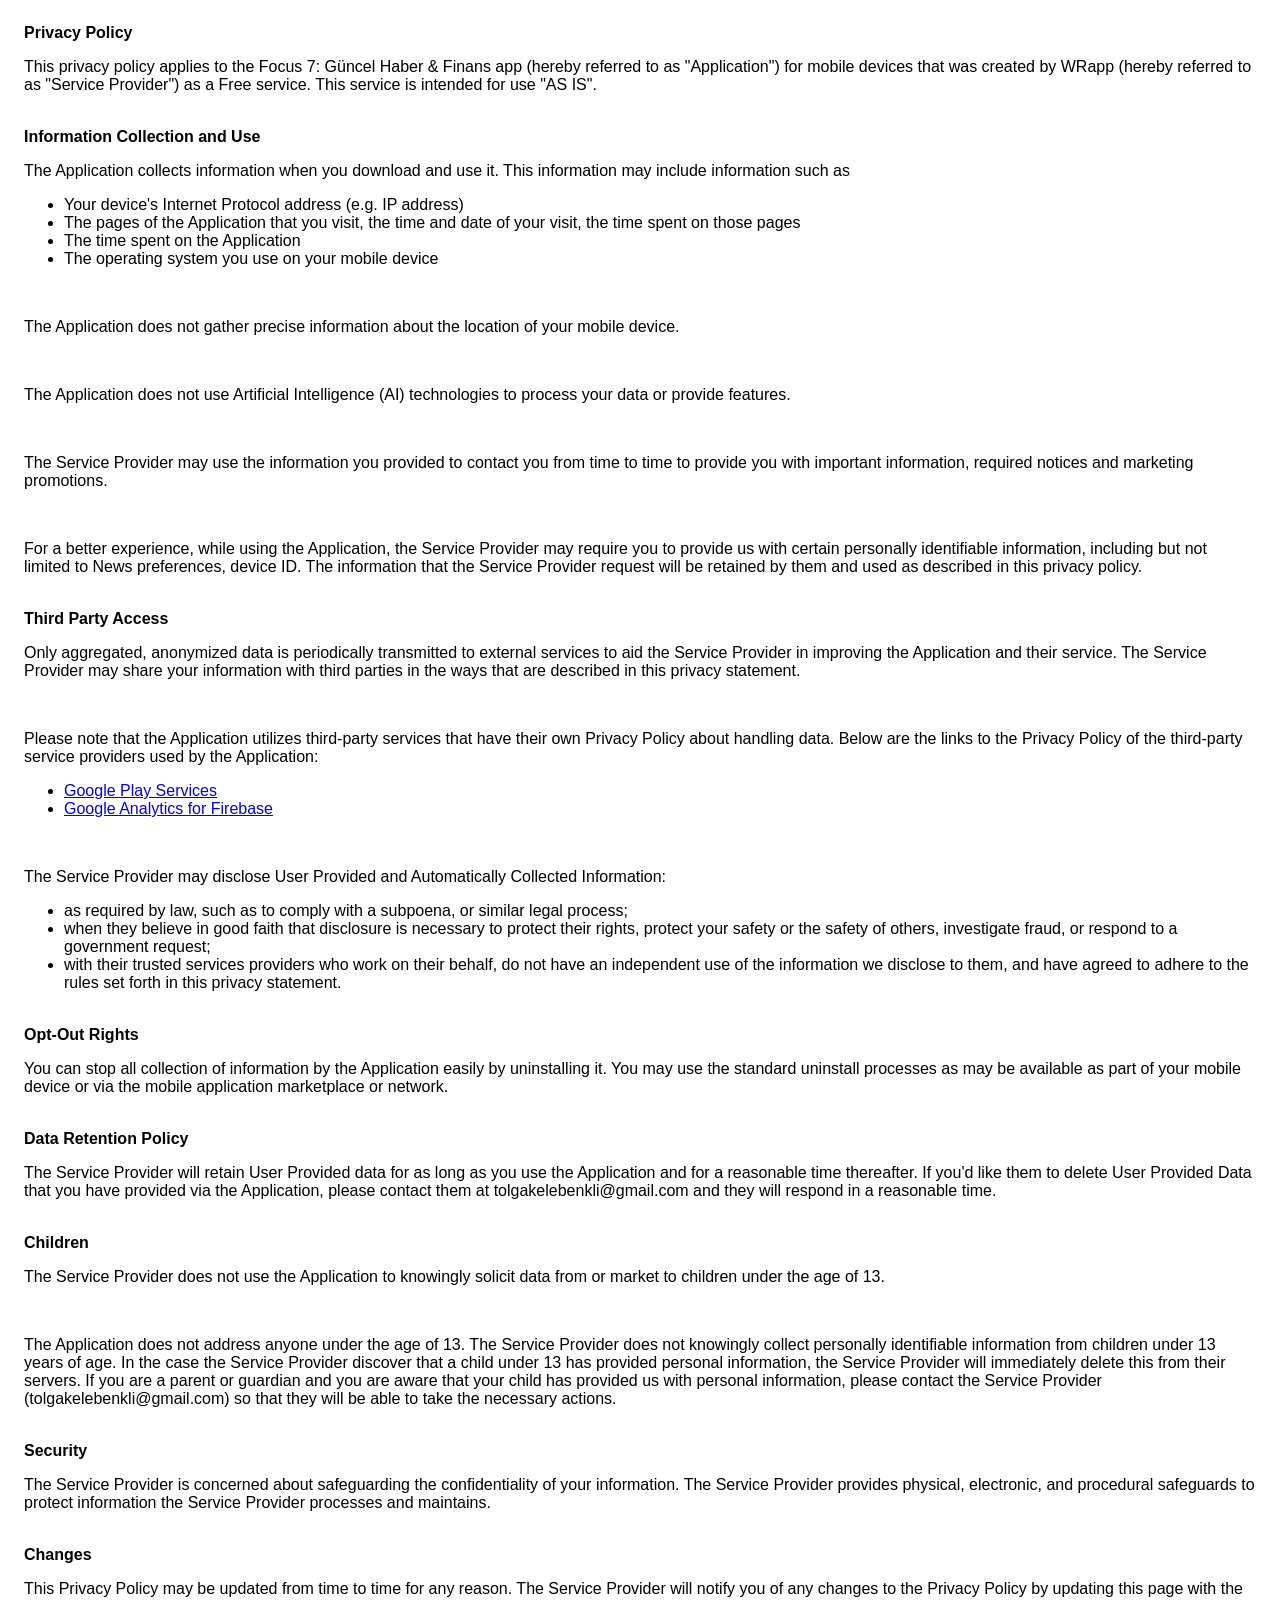
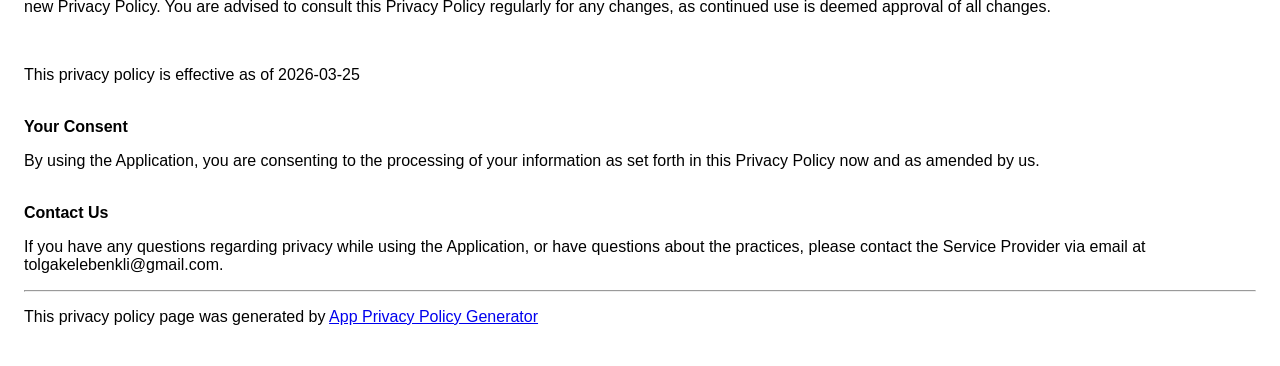
==== index.html @ a6c37f75 "Create index.html" ====
<!DOCTYPE html>
    <html>
    <head>
      <meta charset='utf-8'>
      <meta name='viewport' content='width=device-width'>
      <title>Privacy Policy</title>
      <style> body { font-family: 'Helvetica Neue', Helvetica, Arial, sans-serif; padding:1em; } </style>
    </head>
    <body>
    <strong>Privacy Policy</strong><p>This privacy policy applies to the Focus 7: Güncel Haber &amp; Finans app (hereby referred to as "Application") for mobile devices that was created by WRapp (hereby referred to as "Service Provider") as a Free service. This service is intended for use "AS IS".</p><br><strong>Information Collection and Use</strong><p>The Application collects information when you download and use it. This information may include information such as </p><ul><li>Your device's Internet Protocol address (e.g. IP address)</li><li>The pages of the Application that you visit, the time and date of your visit, the time spent on those pages</li><li>The time spent on the Application</li><li>The operating system you use on your mobile device</li></ul><p></p><br><p>The Application does not gather precise information about the location of your mobile device.</p><!----><br><p>The Application does not use Artificial Intelligence (AI) technologies to process your data or provide features.</p><br><p>The Service Provider may use the information you provided to contact you from time to time to provide you with important information, required notices and marketing promotions.</p><br><p>For a better experience, while using the Application, the Service Provider may require you to provide us with certain personally identifiable information, including but not limited to News preferences, device ID. The information that the Service Provider request will be retained by them and used as described in this privacy policy.</p><br><strong>Third Party Access</strong><p>Only aggregated, anonymized data is periodically transmitted to external services to aid the Service Provider in improving the Application and their service. The Service Provider may share your information with third parties in the ways that are described in this privacy statement.</p><div><br><p>Please note that the Application utilizes third-party services that have their own Privacy Policy about handling data. Below are the links to the Privacy Policy of the third-party service providers used by the Application:</p><ul><li><a href="https://www.google.com/policies/privacy/" target="_blank" rel="noopener noreferrer">Google Play Services</a></li><li><a href="https://firebase.google.com/support/privacy" target="_blank" rel="noopener noreferrer">Google Analytics for Firebase</a></li></ul></div><br><p>The Service Provider may disclose User Provided and Automatically Collected Information:</p><ul><li>as required by law, such as to comply with a subpoena, or similar legal process;</li><li>when they believe in good faith that disclosure is necessary to protect their rights, protect your safety or the safety of others, investigate fraud, or respond to a government request;</li><li>with their trusted services providers who work on their behalf, do not have an independent use of the information we disclose to them, and have agreed to adhere to the rules set forth in this privacy statement.</li></ul><p></p><br><strong>Opt-Out Rights</strong><p>You can stop all collection of information by the Application easily by uninstalling it. You may use the standard uninstall processes as may be available as part of your mobile device or via the mobile application marketplace or network.</p><br><strong>Data Retention Policy</strong><p>The Service Provider will retain User Provided data for as long as you use the Application and for a reasonable time thereafter. If you'd like them to delete User Provided Data that you have provided via the Application, please contact them at tolgakelebenkli@gmail.com and they will respond in a reasonable time.</p><br><strong>Children</strong><p>The Service Provider does not use the Application to knowingly solicit data from or market to children under the age of 13.</p><div><br><p>The Application does not address anyone under the age of 13. The Service Provider does not knowingly collect personally identifiable information from children under 13 years of age. In the case the Service Provider discover that a child under 13 has provided personal information, the Service Provider will immediately delete this from their servers. If you are a parent or guardian and you are aware that your child has provided us with personal information, please contact the Service Provider (tolgakelebenkli@gmail.com) so that they will be able to take the necessary actions.</p></div><br><strong>Security</strong><p>The Service Provider is concerned about safeguarding the confidentiality of your information. The Service Provider provides physical, electronic, and procedural safeguards to protect information the Service Provider processes and maintains.</p><br><strong>Changes</strong><p>This Privacy Policy may be updated from time to time for any reason. The Service Provider will notify you of any changes to the Privacy Policy by updating this page with the new Privacy Policy. You are advised to consult this Privacy Policy regularly for any changes, as continued use is deemed approval of all changes.</p><br><p>This privacy policy is effective as of 2026-03-25</p><br><strong>Your Consent</strong><p>By using the Application, you are consenting to the processing of your information as set forth in this Privacy Policy now and as amended by us.</p><br><strong>Contact Us</strong><p>If you have any questions regarding privacy while using the Application, or have questions about the practices, please contact the Service Provider via email at tolgakelebenkli@gmail.com.</p><hr><p>This privacy policy page was generated by <a href="https://app-privacy-policy-generator.nisrulz.com/" target="_blank" rel="noopener noreferrer">App Privacy Policy Generator</a></p>
    </body>
    </html>
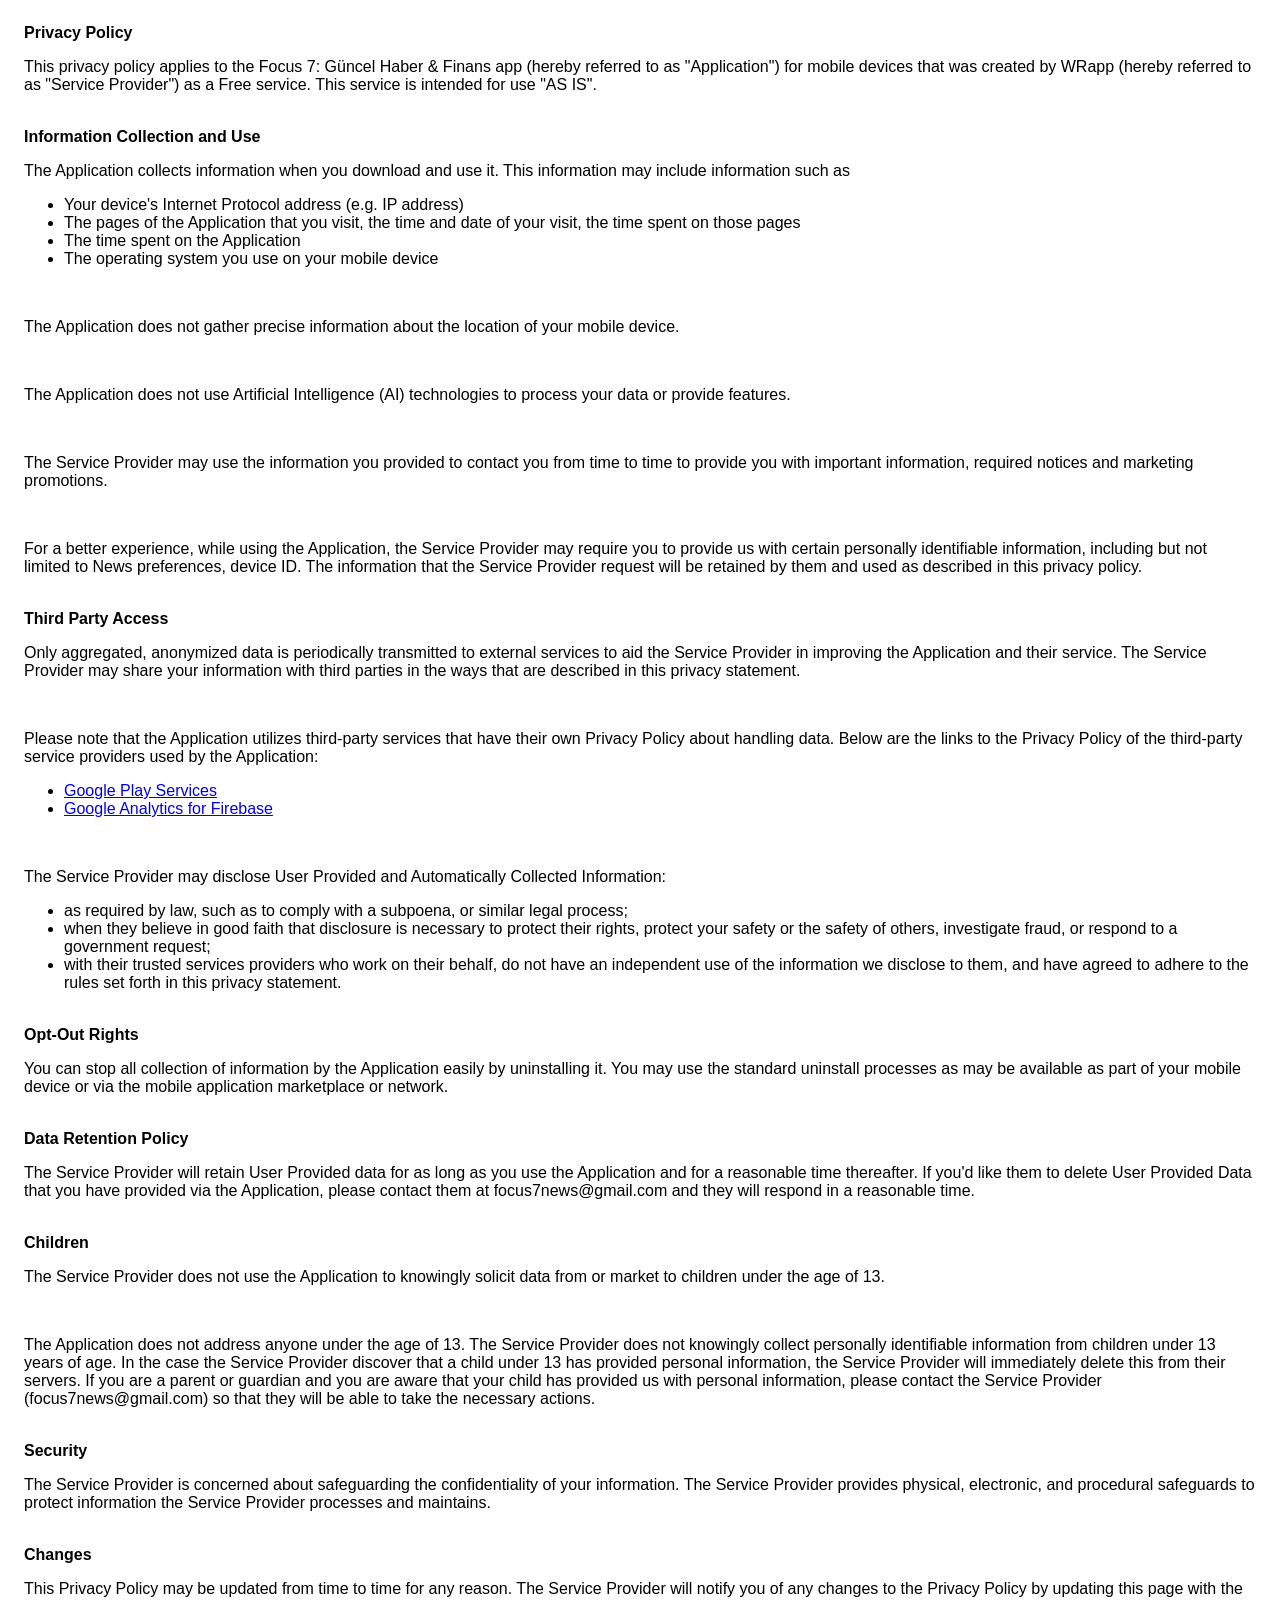
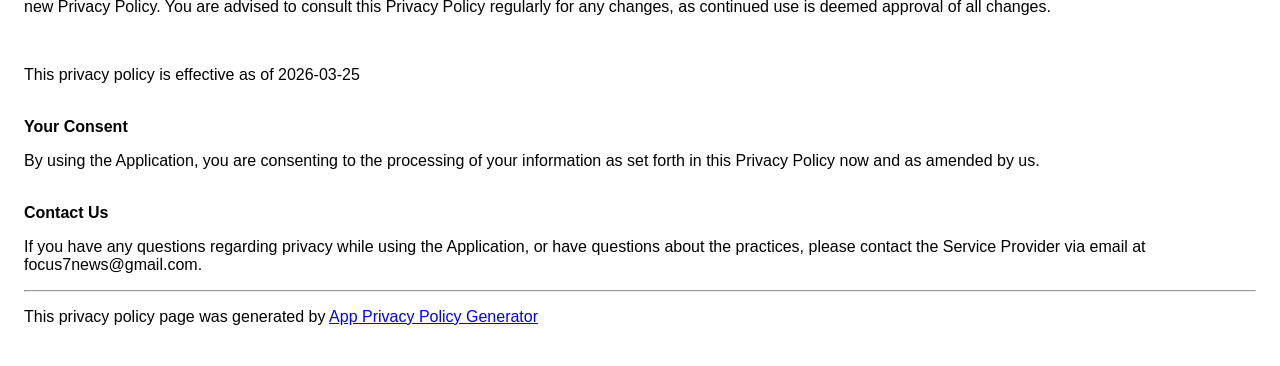
==== commit 40ca5570: "index.html" ====
--- a/index.html
+++ b/index.html
@@ -7,7 +7,7 @@
       <style> body { font-family: 'Helvetica Neue', Helvetica, Arial, sans-serif; padding:1em; } </style>
     </head>
     <body>
-    <strong>Privacy Policy</strong><p>This privacy policy applies to the Focus 7: Güncel Haber &amp; Finans app (hereby referred to as "Application") for mobile devices that was created by WRapp (hereby referred to as "Service Provider") as a Free service. This service is intended for use "AS IS".</p><br><strong>Information Collection and Use</strong><p>The Application collects information when you download and use it. This information may include information such as </p><ul><li>Your device's Internet Protocol address (e.g. IP address)</li><li>The pages of the Application that you visit, the time and date of your visit, the time spent on those pages</li><li>The time spent on the Application</li><li>The operating system you use on your mobile device</li></ul><p></p><br><p>The Application does not gather precise information about the location of your mobile device.</p><!----><br><p>The Application does not use Artificial Intelligence (AI) technologies to process your data or provide features.</p><br><p>The Service Provider may use the information you provided to contact you from time to time to provide you with important information, required notices and marketing promotions.</p><br><p>For a better experience, while using the Application, the Service Provider may require you to provide us with certain personally identifiable information, including but not limited to News preferences, device ID. The information that the Service Provider request will be retained by them and used as described in this privacy policy.</p><br><strong>Third Party Access</strong><p>Only aggregated, anonymized data is periodically transmitted to external services to aid the Service Provider in improving the Application and their service. The Service Provider may share your information with third parties in the ways that are described in this privacy statement.</p><div><br><p>Please note that the Application utilizes third-party services that have their own Privacy Policy about handling data. Below are the links to the Privacy Policy of the third-party service providers used by the Application:</p><ul><li><a href="https://www.google.com/policies/privacy/" target="_blank" rel="noopener noreferrer">Google Play Services</a></li><li><a href="https://firebase.google.com/support/privacy" target="_blank" rel="noopener noreferrer">Google Analytics for Firebase</a></li></ul></div><br><p>The Service Provider may disclose User Provided and Automatically Collected Information:</p><ul><li>as required by law, such as to comply with a subpoena, or similar legal process;</li><li>when they believe in good faith that disclosure is necessary to protect their rights, protect your safety or the safety of others, investigate fraud, or respond to a government request;</li><li>with their trusted services providers who work on their behalf, do not have an independent use of the information we disclose to them, and have agreed to adhere to the rules set forth in this privacy statement.</li></ul><p></p><br><strong>Opt-Out Rights</strong><p>You can stop all collection of information by the Application easily by uninstalling it. You may use the standard uninstall processes as may be available as part of your mobile device or via the mobile application marketplace or network.</p><br><strong>Data Retention Policy</strong><p>The Service Provider will retain User Provided data for as long as you use the Application and for a reasonable time thereafter. If you'd like them to delete User Provided Data that you have provided via the Application, please contact them at tolgakelebenkli@gmail.com and they will respond in a reasonable time.</p><br><strong>Children</strong><p>The Service Provider does not use the Application to knowingly solicit data from or market to children under the age of 13.</p><div><br><p>The Application does not address anyone under the age of 13. The Service Provider does not knowingly collect personally identifiable information from children under 13 years of age. In the case the Service Provider discover that a child under 13 has provided personal information, the Service Provider will immediately delete this from their servers. If you are a parent or guardian and you are aware that your child has provided us with personal information, please contact the Service Provider (tolgakelebenkli@gmail.com) so that they will be able to take the necessary actions.</p></div><br><strong>Security</strong><p>The Service Provider is concerned about safeguarding the confidentiality of your information. The Service Provider provides physical, electronic, and procedural safeguards to protect information the Service Provider processes and maintains.</p><br><strong>Changes</strong><p>This Privacy Policy may be updated from time to time for any reason. The Service Provider will notify you of any changes to the Privacy Policy by updating this page with the new Privacy Policy. You are advised to consult this Privacy Policy regularly for any changes, as continued use is deemed approval of all changes.</p><br><p>This privacy policy is effective as of 2026-03-25</p><br><strong>Your Consent</strong><p>By using the Application, you are consenting to the processing of your information as set forth in this Privacy Policy now and as amended by us.</p><br><strong>Contact Us</strong><p>If you have any questions regarding privacy while using the Application, or have questions about the practices, please contact the Service Provider via email at tolgakelebenkli@gmail.com.</p><hr><p>This privacy policy page was generated by <a href="https://app-privacy-policy-generator.nisrulz.com/" target="_blank" rel="noopener noreferrer">App Privacy Policy Generator</a></p>
+    <strong>Privacy Policy</strong><p>This privacy policy applies to the Focus 7: Güncel Haber &amp; Finans app (hereby referred to as "Application") for mobile devices that was created by WRapp (hereby referred to as "Service Provider") as a Free service. This service is intended for use "AS IS".</p><br><strong>Information Collection and Use</strong><p>The Application collects information when you download and use it. This information may include information such as </p><ul><li>Your device's Internet Protocol address (e.g. IP address)</li><li>The pages of the Application that you visit, the time and date of your visit, the time spent on those pages</li><li>The time spent on the Application</li><li>The operating system you use on your mobile device</li></ul><p></p><br><p>The Application does not gather precise information about the location of your mobile device.</p><!----><br><p>The Application does not use Artificial Intelligence (AI) technologies to process your data or provide features.</p><br><p>The Service Provider may use the information you provided to contact you from time to time to provide you with important information, required notices and marketing promotions.</p><br><p>For a better experience, while using the Application, the Service Provider may require you to provide us with certain personally identifiable information, including but not limited to News preferences, device ID. The information that the Service Provider request will be retained by them and used as described in this privacy policy.</p><br><strong>Third Party Access</strong><p>Only aggregated, anonymized data is periodically transmitted to external services to aid the Service Provider in improving the Application and their service. The Service Provider may share your information with third parties in the ways that are described in this privacy statement.</p><div><br><p>Please note that the Application utilizes third-party services that have their own Privacy Policy about handling data. Below are the links to the Privacy Policy of the third-party service providers used by the Application:</p><ul><li><a href="https://www.google.com/policies/privacy/" target="_blank" rel="noopener noreferrer">Google Play Services</a></li><li><a href="https://firebase.google.com/support/privacy" target="_blank" rel="noopener noreferrer">Google Analytics for Firebase</a></li></ul></div><br><p>The Service Provider may disclose User Provided and Automatically Collected Information:</p><ul><li>as required by law, such as to comply with a subpoena, or similar legal process;</li><li>when they believe in good faith that disclosure is necessary to protect their rights, protect your safety or the safety of others, investigate fraud, or respond to a government request;</li><li>with their trusted services providers who work on their behalf, do not have an independent use of the information we disclose to them, and have agreed to adhere to the rules set forth in this privacy statement.</li></ul><p></p><br><strong>Opt-Out Rights</strong><p>You can stop all collection of information by the Application easily by uninstalling it. You may use the standard uninstall processes as may be available as part of your mobile device or via the mobile application marketplace or network.</p><br><strong>Data Retention Policy</strong><p>The Service Provider will retain User Provided data for as long as you use the Application and for a reasonable time thereafter. If you'd like them to delete User Provided Data that you have provided via the Application, please contact them at focus7news@gmail.com and they will respond in a reasonable time.</p><br><strong>Children</strong><p>The Service Provider does not use the Application to knowingly solicit data from or market to children under the age of 13.</p><div><br><p>The Application does not address anyone under the age of 13. The Service Provider does not knowingly collect personally identifiable information from children under 13 years of age. In the case the Service Provider discover that a child under 13 has provided personal information, the Service Provider will immediately delete this from their servers. If you are a parent or guardian and you are aware that your child has provided us with personal information, please contact the Service Provider (focus7news@gmail.com) so that they will be able to take the necessary actions.</p></div><br><strong>Security</strong><p>The Service Provider is concerned about safeguarding the confidentiality of your information. The Service Provider provides physical, electronic, and procedural safeguards to protect information the Service Provider processes and maintains.</p><br><strong>Changes</strong><p>This Privacy Policy may be updated from time to time for any reason. The Service Provider will notify you of any changes to the Privacy Policy by updating this page with the new Privacy Policy. You are advised to consult this Privacy Policy regularly for any changes, as continued use is deemed approval of all changes.</p><br><p>This privacy policy is effective as of 2026-03-25</p><br><strong>Your Consent</strong><p>By using the Application, you are consenting to the processing of your information as set forth in this Privacy Policy now and as amended by us.</p><br><strong>Contact Us</strong><p>If you have any questions regarding privacy while using the Application, or have questions about the practices, please contact the Service Provider via email at focus7news@gmail.com.</p><hr><p>This privacy policy page was generated by <a href="https://app-privacy-policy-generator.nisrulz.com/" target="_blank" rel="noopener noreferrer">App Privacy Policy Generator</a></p>
     </body>
     </html>
       
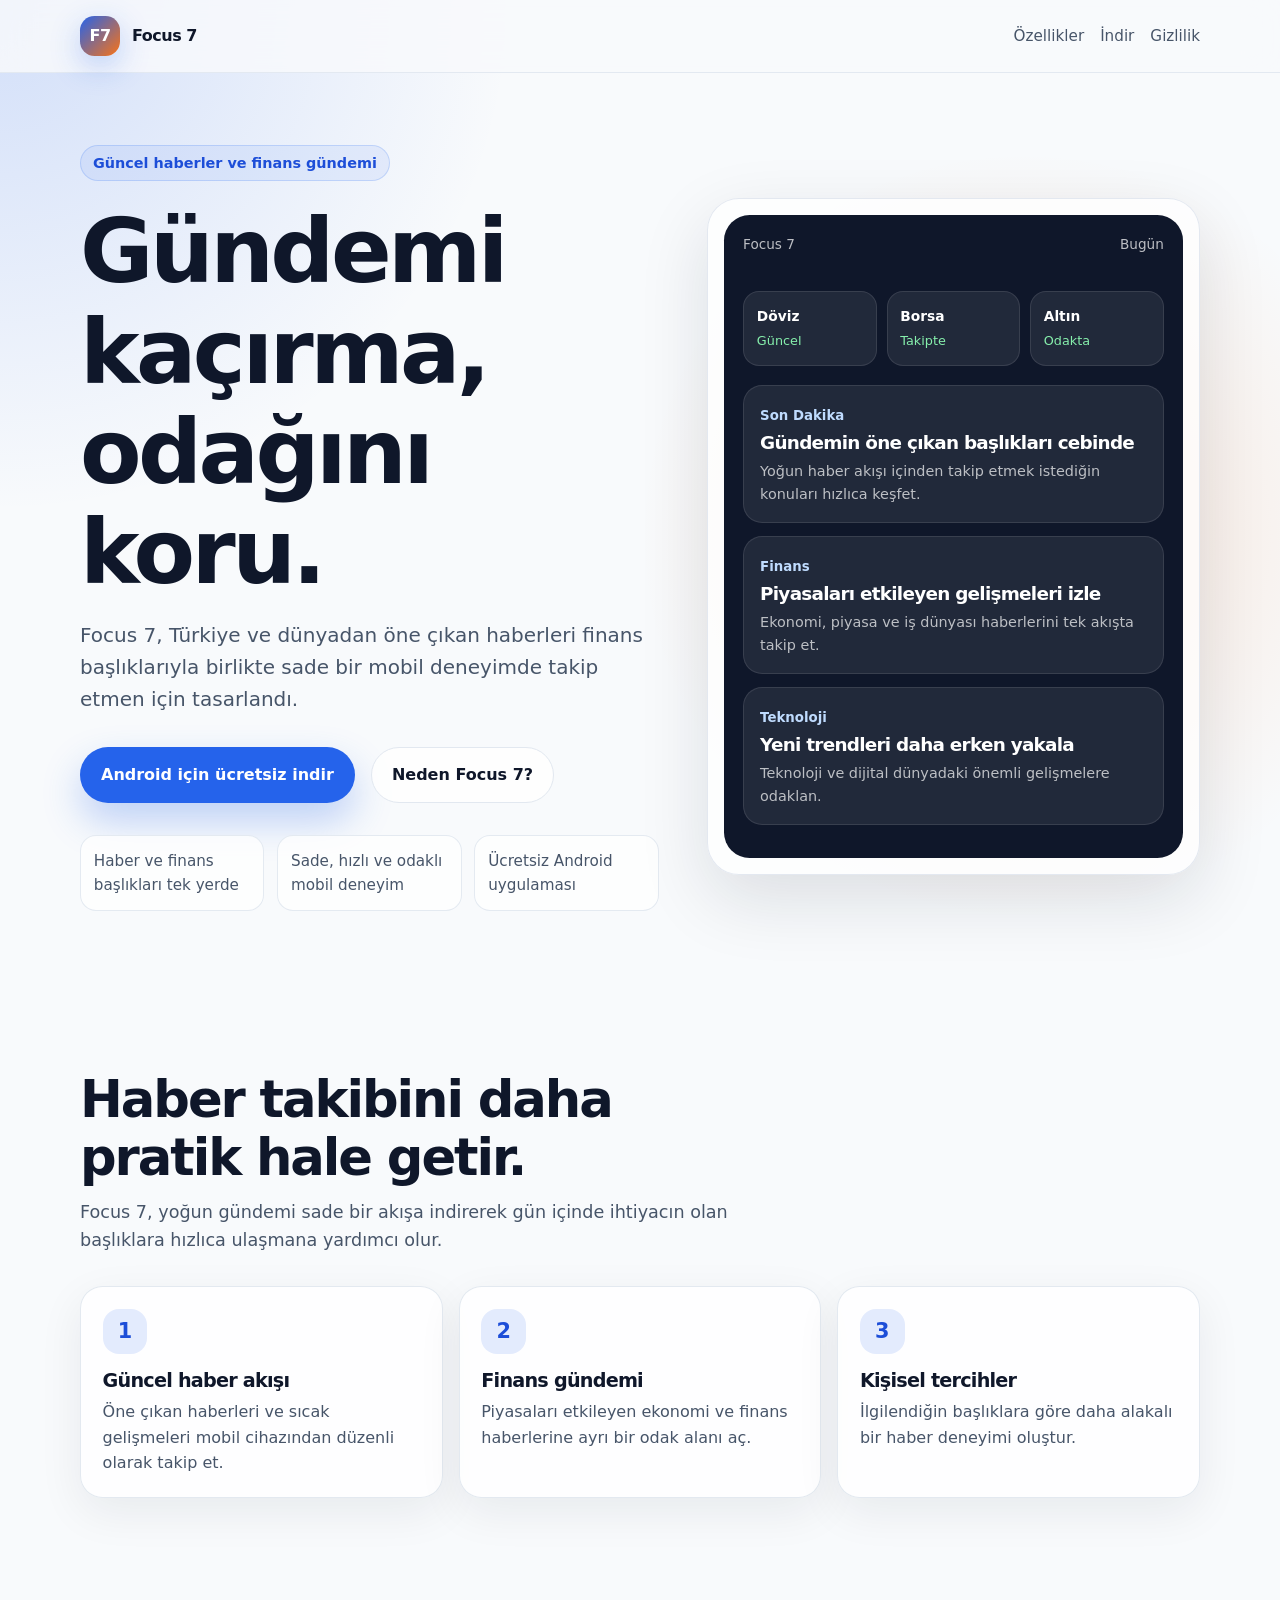
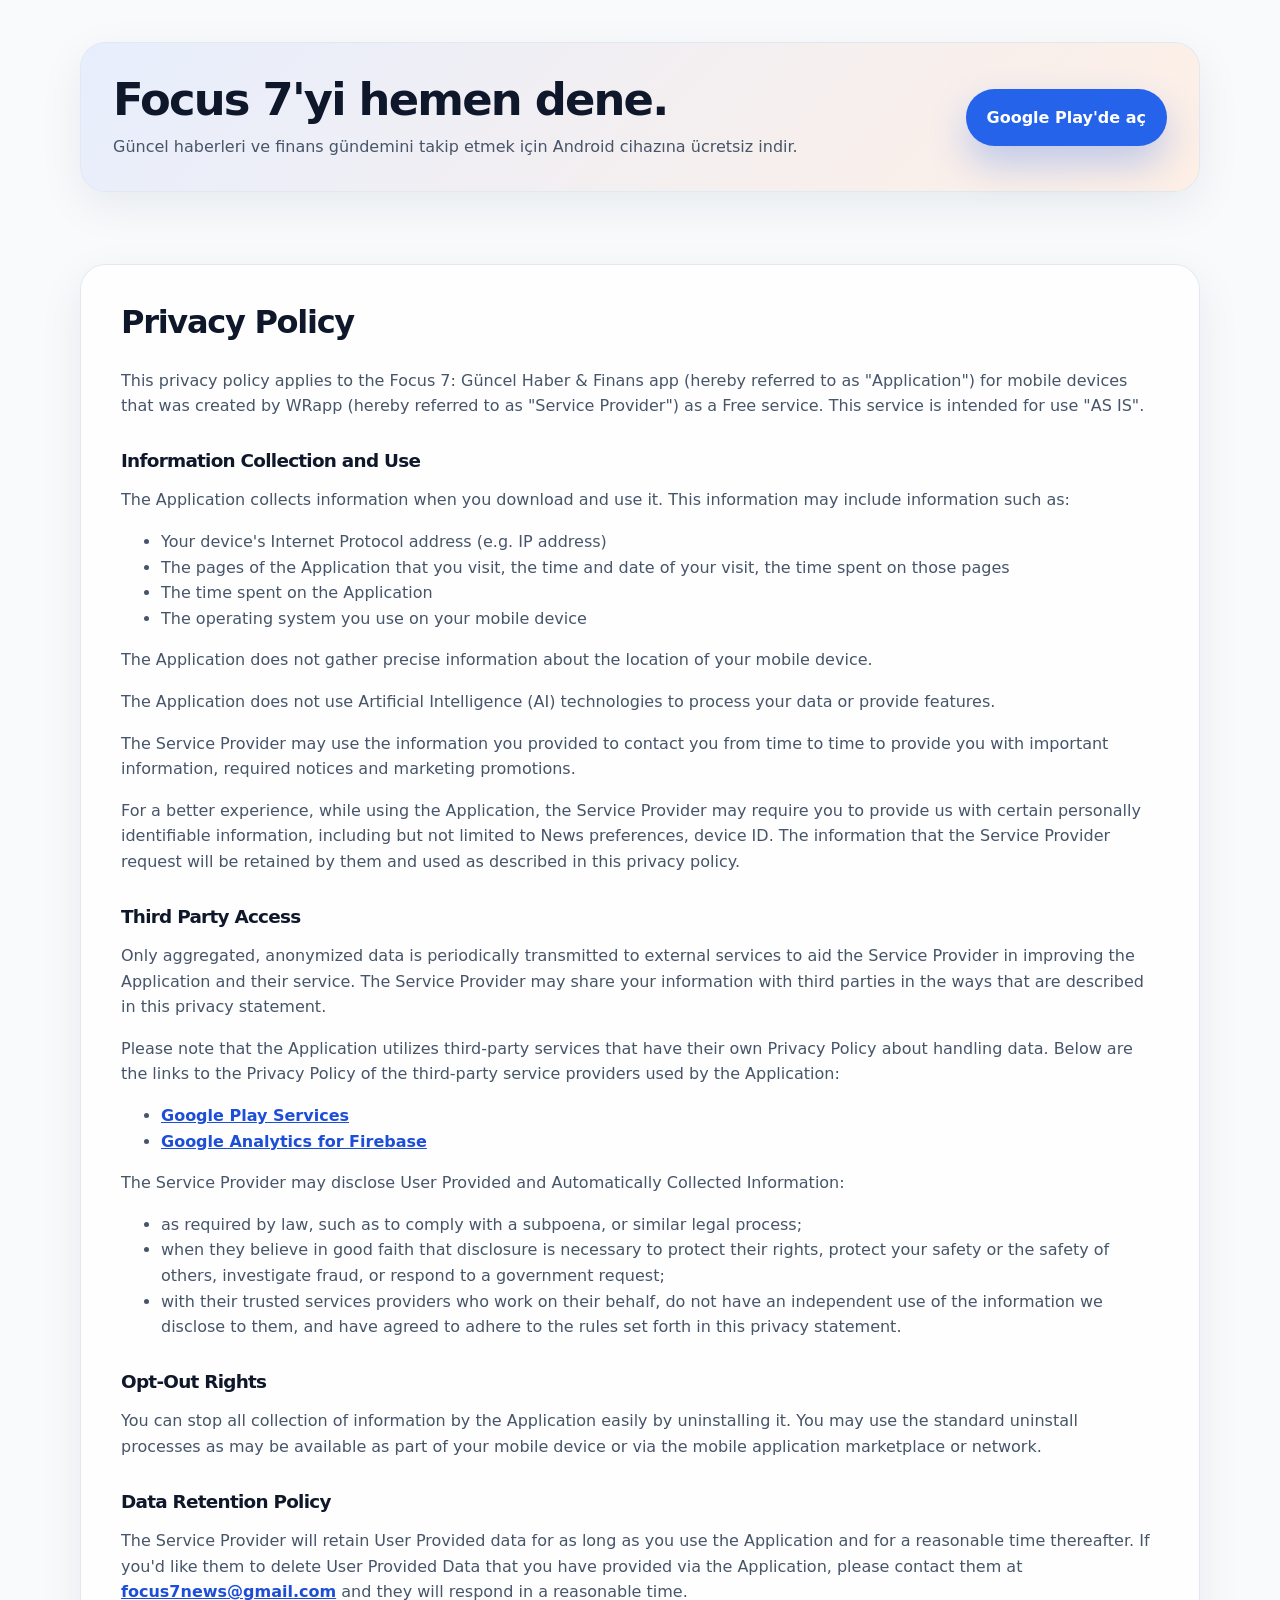
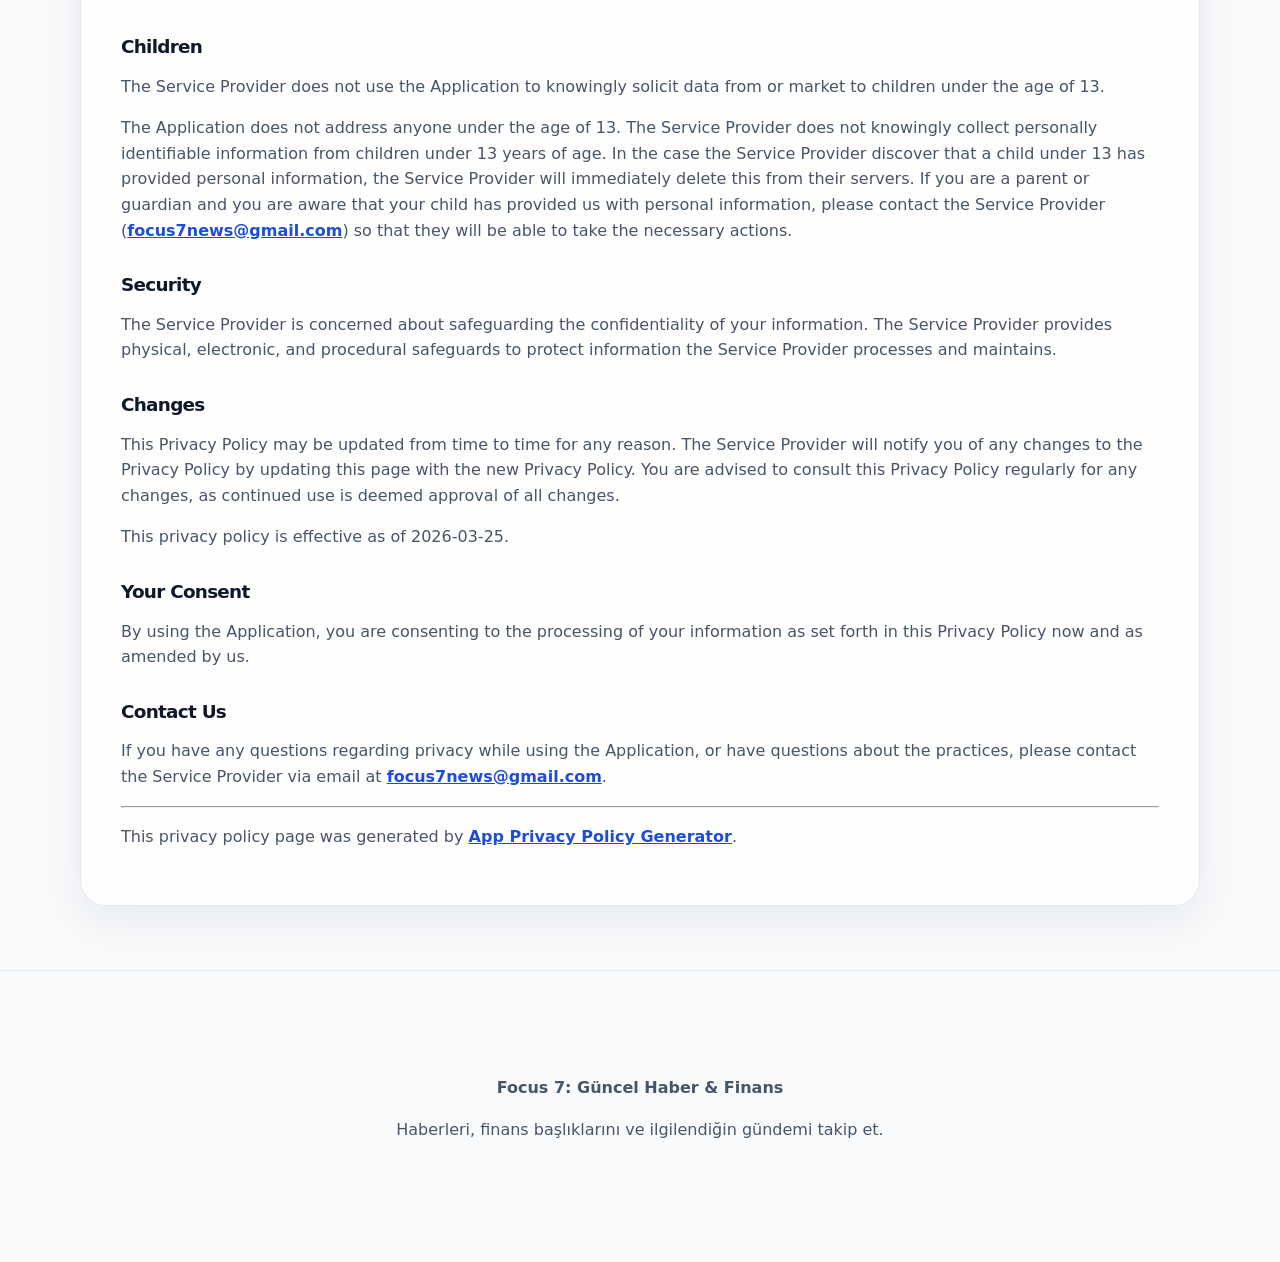
==== commit 492b135a: "Add download-focused Focus 7 landing page Co-authored-by: tolgaksk <tolgaksk@users.noreply.github.co" ====
--- a/index.html
+++ b/index.html
@@ -1,13 +1,740 @@
-<!DOCTYPE html>
-    <html>
-    <head>
-      <meta charset='utf-8'>
-      <meta name='viewport' content='width=device-width'>
-      <title>Privacy Policy</title>
-      <style> body { font-family: 'Helvetica Neue', Helvetica, Arial, sans-serif; padding:1em; } </style>
-    </head>
-    <body>
-    <strong>Privacy Policy</strong><p>This privacy policy applies to the Focus 7: Güncel Haber &amp; Finans app (hereby referred to as "Application") for mobile devices that was created by WRapp (hereby referred to as "Service Provider") as a Free service. This service is intended for use "AS IS".</p><br><strong>Information Collection and Use</strong><p>The Application collects information when you download and use it. This information may include information such as </p><ul><li>Your device's Internet Protocol address (e.g. IP address)</li><li>The pages of the Application that you visit, the time and date of your visit, the time spent on those pages</li><li>The time spent on the Application</li><li>The operating system you use on your mobile device</li></ul><p></p><br><p>The Application does not gather precise information about the location of your mobile device.</p><!----><br><p>The Application does not use Artificial Intelligence (AI) technologies to process your data or provide features.</p><br><p>The Service Provider may use the information you provided to contact you from time to time to provide you with important information, required notices and marketing promotions.</p><br><p>For a better experience, while using the Application, the Service Provider may require you to provide us with certain personally identifiable information, including but not limited to News preferences, device ID. The information that the Service Provider request will be retained by them and used as described in this privacy policy.</p><br><strong>Third Party Access</strong><p>Only aggregated, anonymized data is periodically transmitted to external services to aid the Service Provider in improving the Application and their service. The Service Provider may share your information with third parties in the ways that are described in this privacy statement.</p><div><br><p>Please note that the Application utilizes third-party services that have their own Privacy Policy about handling data. Below are the links to the Privacy Policy of the third-party service providers used by the Application:</p><ul><li><a href="https://www.google.com/policies/privacy/" target="_blank" rel="noopener noreferrer">Google Play Services</a></li><li><a href="https://firebase.google.com/support/privacy" target="_blank" rel="noopener noreferrer">Google Analytics for Firebase</a></li></ul></div><br><p>The Service Provider may disclose User Provided and Automatically Collected Information:</p><ul><li>as required by law, such as to comply with a subpoena, or similar legal process;</li><li>when they believe in good faith that disclosure is necessary to protect their rights, protect your safety or the safety of others, investigate fraud, or respond to a government request;</li><li>with their trusted services providers who work on their behalf, do not have an independent use of the information we disclose to them, and have agreed to adhere to the rules set forth in this privacy statement.</li></ul><p></p><br><strong>Opt-Out Rights</strong><p>You can stop all collection of information by the Application easily by uninstalling it. You may use the standard uninstall processes as may be available as part of your mobile device or via the mobile application marketplace or network.</p><br><strong>Data Retention Policy</strong><p>The Service Provider will retain User Provided data for as long as you use the Application and for a reasonable time thereafter. If you'd like them to delete User Provided Data that you have provided via the Application, please contact them at focus7news@gmail.com and they will respond in a reasonable time.</p><br><strong>Children</strong><p>The Service Provider does not use the Application to knowingly solicit data from or market to children under the age of 13.</p><div><br><p>The Application does not address anyone under the age of 13. The Service Provider does not knowingly collect personally identifiable information from children under 13 years of age. In the case the Service Provider discover that a child under 13 has provided personal information, the Service Provider will immediately delete this from their servers. If you are a parent or guardian and you are aware that your child has provided us with personal information, please contact the Service Provider (focus7news@gmail.com) so that they will be able to take the necessary actions.</p></div><br><strong>Security</strong><p>The Service Provider is concerned about safeguarding the confidentiality of your information. The Service Provider provides physical, electronic, and procedural safeguards to protect information the Service Provider processes and maintains.</p><br><strong>Changes</strong><p>This Privacy Policy may be updated from time to time for any reason. The Service Provider will notify you of any changes to the Privacy Policy by updating this page with the new Privacy Policy. You are advised to consult this Privacy Policy regularly for any changes, as continued use is deemed approval of all changes.</p><br><p>This privacy policy is effective as of 2026-03-25</p><br><strong>Your Consent</strong><p>By using the Application, you are consenting to the processing of your information as set forth in this Privacy Policy now and as amended by us.</p><br><strong>Contact Us</strong><p>If you have any questions regarding privacy while using the Application, or have questions about the practices, please contact the Service Provider via email at focus7news@gmail.com.</p><hr><p>This privacy policy page was generated by <a href="https://app-privacy-policy-generator.nisrulz.com/" target="_blank" rel="noopener noreferrer">App Privacy Policy Generator</a></p>
-    </body>
-    </html>
-      
+<!doctype html>
+<html lang="tr">
+  <head>
+    <meta charset="utf-8">
+    <meta name="viewport" content="width=device-width, initial-scale=1">
+    <title>Focus 7: Güncel Haber &amp; Finans | Haberleri ve piyasaları takip et</title>
+    <meta
+      name="description"
+      content="Focus 7 ile güncel haberleri, finans gündemini ve takip etmek istediğin başlıkları sade bir mobil deneyimde keşfet. Android için ücretsiz indir."
+    >
+    <meta name="robots" content="index, follow">
+    <meta name="theme-color" content="#111827">
+
+    <meta property="og:type" content="website">
+    <meta property="og:title" content="Focus 7: Güncel Haber &amp; Finans">
+    <meta
+      property="og:description"
+      content="Güncel haber ve finans gündemini tek uygulamada takip et. Focus 7'yi Android için ücretsiz indir."
+    >
+    <meta property="og:locale" content="tr_TR">
+
+    <meta name="twitter:card" content="summary_large_image">
+    <meta name="twitter:title" content="Focus 7: Güncel Haber &amp; Finans">
+    <meta
+      name="twitter:description"
+      content="Haberleri ve finans gündemini sade, hızlı ve odaklı bir mobil deneyimde takip et."
+    >
+
+    <script type="application/ld+json">
+      {
+        "@context": "https://schema.org",
+        "@type": "SoftwareApplication",
+        "name": "Focus 7: Güncel Haber & Finans",
+        "applicationCategory": "NewsApplication",
+        "operatingSystem": "Android",
+        "offers": {
+          "@type": "Offer",
+          "price": "0",
+          "priceCurrency": "TRY"
+        },
+        "description": "Focus 7, güncel haberleri ve finans gündemini takip etmek için tasarlanmış ücretsiz bir mobil uygulamadır."
+      }
+    </script>
+
+    <style>
+      :root {
+        color-scheme: light;
+        --bg: #f8fafc;
+        --card: #ffffff;
+        --ink: #0f172a;
+        --muted: #475569;
+        --soft: #e2e8f0;
+        --primary: #2563eb;
+        --primary-dark: #1d4ed8;
+        --accent: #f97316;
+        --success: #16a34a;
+        --shadow: 0 24px 70px rgba(15, 23, 42, 0.12);
+      }
+
+      * {
+        box-sizing: border-box;
+      }
+
+      body {
+        margin: 0;
+        font-family: Inter, ui-sans-serif, system-ui, -apple-system, BlinkMacSystemFont, "Segoe UI", sans-serif;
+        background:
+          radial-gradient(circle at top left, rgba(37, 99, 235, 0.18), transparent 32rem),
+          radial-gradient(circle at 80% 12%, rgba(249, 115, 22, 0.15), transparent 24rem),
+          var(--bg);
+        color: var(--ink);
+        line-height: 1.6;
+      }
+
+      a {
+        color: inherit;
+      }
+
+      .skip-link {
+        position: absolute;
+        left: -999px;
+        top: 1rem;
+        z-index: 10;
+        padding: 0.75rem 1rem;
+        border-radius: 999px;
+        background: var(--ink);
+        color: #fff;
+      }
+
+      .skip-link:focus {
+        left: 1rem;
+      }
+
+      .site-header {
+        position: sticky;
+        top: 0;
+        z-index: 5;
+        backdrop-filter: blur(16px);
+        background: rgba(248, 250, 252, 0.84);
+        border-bottom: 1px solid rgba(226, 232, 240, 0.9);
+      }
+
+      .nav,
+      .section,
+      .privacy-policy {
+        width: min(1120px, calc(100% - 2rem));
+        margin: 0 auto;
+      }
+
+      .nav {
+        display: flex;
+        align-items: center;
+        justify-content: space-between;
+        gap: 1rem;
+        padding: 1rem 0;
+      }
+
+      .brand {
+        display: inline-flex;
+        align-items: center;
+        gap: 0.75rem;
+        font-weight: 800;
+        letter-spacing: -0.03em;
+        text-decoration: none;
+      }
+
+      .brand-mark {
+        display: grid;
+        width: 2.5rem;
+        height: 2.5rem;
+        place-items: center;
+        border-radius: 0.9rem;
+        background: linear-gradient(135deg, var(--primary), var(--accent));
+        color: #fff;
+        box-shadow: 0 10px 30px rgba(37, 99, 235, 0.28);
+      }
+
+      .nav-links {
+        display: flex;
+        align-items: center;
+        gap: 1rem;
+        font-size: 0.95rem;
+        color: var(--muted);
+      }
+
+      .nav-links a {
+        text-decoration: none;
+      }
+
+      .hero {
+        display: grid;
+        grid-template-columns: minmax(0, 1.08fr) minmax(280px, 0.92fr);
+        gap: 3rem;
+        align-items: center;
+        padding: 5rem 0 4rem;
+      }
+
+      .eyebrow {
+        display: inline-flex;
+        align-items: center;
+        gap: 0.5rem;
+        padding: 0.35rem 0.75rem;
+        border: 1px solid rgba(37, 99, 235, 0.18);
+        border-radius: 999px;
+        background: rgba(37, 99, 235, 0.08);
+        color: var(--primary-dark);
+        font-weight: 700;
+        font-size: 0.9rem;
+      }
+
+      h1,
+      h2,
+      h3 {
+        line-height: 1.12;
+        letter-spacing: -0.04em;
+      }
+
+      h1 {
+        margin: 1.25rem 0 1rem;
+        max-width: 12ch;
+        font-size: clamp(3rem, 7vw, 5.9rem);
+      }
+
+      .lead {
+        max-width: 38rem;
+        margin: 0;
+        color: var(--muted);
+        font-size: clamp(1.05rem, 2vw, 1.25rem);
+      }
+
+      .cta-row {
+        display: flex;
+        flex-wrap: wrap;
+        gap: 1rem;
+        margin-top: 2rem;
+      }
+
+      .button {
+        display: inline-flex;
+        align-items: center;
+        justify-content: center;
+        min-height: 3.25rem;
+        padding: 0.9rem 1.25rem;
+        border: 1px solid transparent;
+        border-radius: 999px;
+        font-weight: 800;
+        text-decoration: none;
+        transition: transform 180ms ease, box-shadow 180ms ease, background 180ms ease;
+      }
+
+      .button:hover,
+      .button:focus-visible {
+        transform: translateY(-2px);
+      }
+
+      .button-primary {
+        background: var(--primary);
+        color: #fff;
+        box-shadow: 0 18px 38px rgba(37, 99, 235, 0.28);
+      }
+
+      .button-primary:hover,
+      .button-primary:focus-visible {
+        background: var(--primary-dark);
+      }
+
+      .button-secondary {
+        background: rgba(255, 255, 255, 0.82);
+        border-color: var(--soft);
+        color: var(--ink);
+      }
+
+      .trust-points {
+        display: grid;
+        grid-template-columns: repeat(3, minmax(0, 1fr));
+        gap: 0.8rem;
+        margin-top: 2rem;
+        max-width: 40rem;
+        padding: 0;
+        list-style: none;
+      }
+
+      .trust-points li {
+        padding: 0.8rem;
+        border: 1px solid rgba(226, 232, 240, 0.9);
+        border-radius: 1rem;
+        background: rgba(255, 255, 255, 0.74);
+        color: var(--muted);
+        font-size: 0.95rem;
+      }
+
+      .phone-card {
+        position: relative;
+        padding: 1rem;
+        border: 1px solid rgba(226, 232, 240, 0.96);
+        border-radius: 2rem;
+        background: rgba(255, 255, 255, 0.68);
+        box-shadow: var(--shadow);
+      }
+
+      .phone-screen {
+        overflow: hidden;
+        min-height: 35rem;
+        border-radius: 1.6rem;
+        background: #0f172a;
+        color: #fff;
+      }
+
+      .phone-top {
+        display: flex;
+        align-items: center;
+        justify-content: space-between;
+        padding: 1.2rem;
+        color: rgba(255, 255, 255, 0.72);
+        font-size: 0.85rem;
+      }
+
+      .news-feed {
+        padding: 0 1.2rem 1.2rem;
+      }
+
+      .market-strip {
+        display: grid;
+        grid-template-columns: repeat(3, 1fr);
+        gap: 0.6rem;
+        margin: 1rem 0 1.2rem;
+      }
+
+      .market-card,
+      .story-card {
+        border: 1px solid rgba(255, 255, 255, 0.1);
+        background: rgba(255, 255, 255, 0.08);
+      }
+
+      .market-card {
+        padding: 0.8rem;
+        border-radius: 1rem;
+      }
+
+      .market-card strong {
+        display: block;
+        font-size: 0.86rem;
+      }
+
+      .market-card span {
+        color: #86efac;
+        font-size: 0.8rem;
+      }
+
+      .story-card {
+        margin-bottom: 0.85rem;
+        padding: 1rem;
+        border-radius: 1.2rem;
+      }
+
+      .story-card small {
+        color: #bfdbfe;
+        font-weight: 700;
+      }
+
+      .story-card h3 {
+        margin: 0.35rem 0;
+        font-size: 1.15rem;
+      }
+
+      .story-card p {
+        margin: 0;
+        color: rgba(255, 255, 255, 0.7);
+        font-size: 0.9rem;
+      }
+
+      .section {
+        padding: 4.5rem 0;
+      }
+
+      .section-heading {
+        max-width: 42rem;
+        margin-bottom: 2rem;
+      }
+
+      .section-heading h2 {
+        margin: 0 0 0.75rem;
+        font-size: clamp(2rem, 4vw, 3.2rem);
+      }
+
+      .section-heading p {
+        margin: 0;
+        color: var(--muted);
+        font-size: 1.1rem;
+      }
+
+      .feature-grid {
+        display: grid;
+        grid-template-columns: repeat(3, minmax(0, 1fr));
+        gap: 1rem;
+      }
+
+      .feature-card,
+      .download-panel,
+      .privacy-policy {
+        border: 1px solid rgba(226, 232, 240, 0.95);
+        background: rgba(255, 255, 255, 0.82);
+        box-shadow: 0 14px 45px rgba(15, 23, 42, 0.07);
+      }
+
+      .feature-card {
+        padding: 1.35rem;
+        border-radius: 1.4rem;
+      }
+
+      .feature-icon {
+        display: grid;
+        width: 2.8rem;
+        height: 2.8rem;
+        place-items: center;
+        border-radius: 1rem;
+        background: rgba(37, 99, 235, 0.12);
+        color: var(--primary-dark);
+        font-size: 1.3rem;
+        font-weight: 900;
+      }
+
+      .feature-card h3 {
+        margin: 1rem 0 0.5rem;
+        font-size: 1.2rem;
+      }
+
+      .feature-card p {
+        margin: 0;
+        color: var(--muted);
+      }
+
+      .download-panel {
+        display: grid;
+        grid-template-columns: minmax(0, 1fr) auto;
+        gap: 1.5rem;
+        align-items: center;
+        padding: 2rem;
+        border-radius: 1.6rem;
+        background:
+          linear-gradient(135deg, rgba(37, 99, 235, 0.11), rgba(249, 115, 22, 0.11)),
+          rgba(255, 255, 255, 0.92);
+      }
+
+      .download-panel h2 {
+        margin: 0 0 0.5rem;
+        font-size: clamp(1.8rem, 4vw, 2.8rem);
+      }
+
+      .download-panel p {
+        margin: 0;
+        color: var(--muted);
+      }
+
+      .privacy-policy {
+        margin-bottom: 4rem;
+        padding: clamp(1.2rem, 4vw, 2.5rem);
+        border-radius: 1.6rem;
+      }
+
+      .privacy-policy h2 {
+        margin-top: 0;
+        font-size: 2rem;
+      }
+
+      .privacy-policy h3 {
+        margin: 2rem 0 0.5rem;
+        font-size: 1.15rem;
+      }
+
+      .privacy-policy p,
+      .privacy-policy li {
+        color: var(--muted);
+      }
+
+      .privacy-policy a {
+        color: var(--primary-dark);
+        font-weight: 700;
+      }
+
+      .site-footer {
+        border-top: 1px solid rgba(226, 232, 240, 0.9);
+        padding: 2rem 0;
+        color: var(--muted);
+        text-align: center;
+      }
+
+      @media (max-width: 820px) {
+        .nav-links {
+          display: none;
+        }
+
+        .hero,
+        .download-panel {
+          grid-template-columns: 1fr;
+        }
+
+        .hero {
+          padding-top: 3.5rem;
+        }
+
+        .trust-points,
+        .feature-grid {
+          grid-template-columns: 1fr;
+        }
+
+        .phone-screen {
+          min-height: 31rem;
+        }
+      }
+    </style>
+  </head>
+  <body>
+    <a class="skip-link" href="#icerik">İçeriğe geç</a>
+
+    <header class="site-header">
+      <nav class="nav" aria-label="Ana menü">
+        <a class="brand" href="#top" aria-label="Focus 7 ana sayfa">
+          <span class="brand-mark">F7</span>
+          <span>Focus 7</span>
+        </a>
+        <div class="nav-links">
+          <a href="#ozellikler">Özellikler</a>
+          <a href="#indir">İndir</a>
+          <a href="#privacy">Gizlilik</a>
+        </div>
+      </nav>
+    </header>
+
+    <main id="icerik">
+      <section class="section hero" id="top">
+        <div>
+          <span class="eyebrow">Güncel haberler ve finans gündemi</span>
+          <h1>Gündemi kaçırma, odağını koru.</h1>
+          <p class="lead">
+            Focus 7, Türkiye ve dünyadan öne çıkan haberleri finans başlıklarıyla birlikte sade bir
+            mobil deneyimde takip etmen için tasarlandı.
+          </p>
+
+          <div class="cta-row" aria-label="İndirme bağlantıları">
+            <a
+              class="button button-primary"
+              href="https://play.google.com/store/search?q=Focus%207%3A%20G%C3%BCncel%20Haber%20%26%20Finans&amp;c=apps&amp;hl=tr"
+              target="_blank"
+              rel="noopener noreferrer"
+            >
+              Android için ücretsiz indir
+            </a>
+            <a class="button button-secondary" href="#ozellikler">Neden Focus 7?</a>
+          </div>
+
+          <ul class="trust-points" aria-label="Focus 7 avantajları">
+            <li>Haber ve finans başlıkları tek yerde</li>
+            <li>Sade, hızlı ve odaklı mobil deneyim</li>
+            <li>Ücretsiz Android uygulaması</li>
+          </ul>
+        </div>
+
+        <div class="phone-card" aria-label="Focus 7 uygulama önizlemesi">
+          <div class="phone-screen">
+            <div class="phone-top">
+              <span>Focus 7</span>
+              <span>Bugün</span>
+            </div>
+            <div class="news-feed">
+              <div class="market-strip" aria-label="Piyasa özeti">
+                <div class="market-card">
+                  <strong>Döviz</strong>
+                  <span>Güncel</span>
+                </div>
+                <div class="market-card">
+                  <strong>Borsa</strong>
+                  <span>Takipte</span>
+                </div>
+                <div class="market-card">
+                  <strong>Altın</strong>
+                  <span>Odakta</span>
+                </div>
+              </div>
+
+              <article class="story-card">
+                <small>Son Dakika</small>
+                <h3>Gündemin öne çıkan başlıkları cebinde</h3>
+                <p>Yoğun haber akışı içinden takip etmek istediğin konuları hızlıca keşfet.</p>
+              </article>
+              <article class="story-card">
+                <small>Finans</small>
+                <h3>Piyasaları etkileyen gelişmeleri izle</h3>
+                <p>Ekonomi, piyasa ve iş dünyası haberlerini tek akışta takip et.</p>
+              </article>
+              <article class="story-card">
+                <small>Teknoloji</small>
+                <h3>Yeni trendleri daha erken yakala</h3>
+                <p>Teknoloji ve dijital dünyadaki önemli gelişmelere odaklan.</p>
+              </article>
+            </div>
+          </div>
+        </div>
+      </section>
+
+      <section class="section" id="ozellikler">
+        <div class="section-heading">
+          <h2>Haber takibini daha pratik hale getir.</h2>
+          <p>
+            Focus 7, yoğun gündemi sade bir akışa indirerek gün içinde ihtiyacın olan başlıklara
+            hızlıca ulaşmana yardımcı olur.
+          </p>
+        </div>
+
+        <div class="feature-grid">
+          <article class="feature-card">
+            <div class="feature-icon">1</div>
+            <h3>Güncel haber akışı</h3>
+            <p>Öne çıkan haberleri ve sıcak gelişmeleri mobil cihazından düzenli olarak takip et.</p>
+          </article>
+          <article class="feature-card">
+            <div class="feature-icon">2</div>
+            <h3>Finans gündemi</h3>
+            <p>Piyasaları etkileyen ekonomi ve finans haberlerine ayrı bir odak alanı aç.</p>
+          </article>
+          <article class="feature-card">
+            <div class="feature-icon">3</div>
+            <h3>Kişisel tercihler</h3>
+            <p>İlgilendiğin başlıklara göre daha alakalı bir haber deneyimi oluştur.</p>
+          </article>
+        </div>
+      </section>
+
+      <section class="section" id="indir">
+        <div class="download-panel">
+          <div>
+            <h2>Focus 7'yi hemen dene.</h2>
+            <p>
+              Güncel haberleri ve finans gündemini takip etmek için Android cihazına ücretsiz indir.
+            </p>
+          </div>
+          <a
+            class="button button-primary"
+            href="https://play.google.com/store/search?q=Focus%207%3A%20G%C3%BCncel%20Haber%20%26%20Finans&amp;c=apps&amp;hl=tr"
+            target="_blank"
+            rel="noopener noreferrer"
+          >
+            Google Play'de aç
+          </a>
+        </div>
+      </section>
+
+      <section class="privacy-policy" id="privacy" aria-labelledby="privacy-heading">
+        <h2 id="privacy-heading">Privacy Policy</h2>
+        <p>
+          This privacy policy applies to the Focus 7: Güncel Haber &amp; Finans app (hereby referred
+          to as "Application") for mobile devices that was created by WRapp (hereby referred to as
+          "Service Provider") as a Free service. This service is intended for use "AS IS".
+        </p>
+
+        <h3>Information Collection and Use</h3>
+        <p>The Application collects information when you download and use it. This information may include information such as:</p>
+        <ul>
+          <li>Your device's Internet Protocol address (e.g. IP address)</li>
+          <li>The pages of the Application that you visit, the time and date of your visit, the time spent on those pages</li>
+          <li>The time spent on the Application</li>
+          <li>The operating system you use on your mobile device</li>
+        </ul>
+        <p>The Application does not gather precise information about the location of your mobile device.</p>
+        <p>The Application does not use Artificial Intelligence (AI) technologies to process your data or provide features.</p>
+        <p>
+          The Service Provider may use the information you provided to contact you from time to time
+          to provide you with important information, required notices and marketing promotions.
+        </p>
+        <p>
+          For a better experience, while using the Application, the Service Provider may require you
+          to provide us with certain personally identifiable information, including but not limited to
+          News preferences, device ID. The information that the Service Provider request will be
+          retained by them and used as described in this privacy policy.
+        </p>
+
+        <h3>Third Party Access</h3>
+        <p>
+          Only aggregated, anonymized data is periodically transmitted to external services to aid
+          the Service Provider in improving the Application and their service. The Service Provider
+          may share your information with third parties in the ways that are described in this
+          privacy statement.
+        </p>
+        <p>
+          Please note that the Application utilizes third-party services that have their own Privacy
+          Policy about handling data. Below are the links to the Privacy Policy of the third-party
+          service providers used by the Application:
+        </p>
+        <ul>
+          <li><a href="https://www.google.com/policies/privacy/" target="_blank" rel="noopener noreferrer">Google Play Services</a></li>
+          <li><a href="https://firebase.google.com/support/privacy" target="_blank" rel="noopener noreferrer">Google Analytics for Firebase</a></li>
+        </ul>
+        <p>The Service Provider may disclose User Provided and Automatically Collected Information:</p>
+        <ul>
+          <li>as required by law, such as to comply with a subpoena, or similar legal process;</li>
+          <li>
+            when they believe in good faith that disclosure is necessary to protect their rights,
+            protect your safety or the safety of others, investigate fraud, or respond to a government
+            request;
+          </li>
+          <li>
+            with their trusted services providers who work on their behalf, do not have an independent
+            use of the information we disclose to them, and have agreed to adhere to the rules set
+            forth in this privacy statement.
+          </li>
+        </ul>
+
+        <h3>Opt-Out Rights</h3>
+        <p>
+          You can stop all collection of information by the Application easily by uninstalling it. You
+          may use the standard uninstall processes as may be available as part of your mobile device
+          or via the mobile application marketplace or network.
+        </p>
+
+        <h3>Data Retention Policy</h3>
+        <p>
+          The Service Provider will retain User Provided data for as long as you use the Application
+          and for a reasonable time thereafter. If you'd like them to delete User Provided Data that
+          you have provided via the Application, please contact them at
+          <a href="mailto:focus7news@gmail.com">focus7news@gmail.com</a> and they will respond in a
+          reasonable time.
+        </p>
+
+        <h3>Children</h3>
+        <p>The Service Provider does not use the Application to knowingly solicit data from or market to children under the age of 13.</p>
+        <p>
+          The Application does not address anyone under the age of 13. The Service Provider does not
+          knowingly collect personally identifiable information from children under 13 years of age.
+          In the case the Service Provider discover that a child under 13 has provided personal
+          information, the Service Provider will immediately delete this from their servers. If you
+          are a parent or guardian and you are aware that your child has provided us with personal
+          information, please contact the Service Provider
+          (<a href="mailto:focus7news@gmail.com">focus7news@gmail.com</a>) so that they will be able
+          to take the necessary actions.
+        </p>
+
+        <h3>Security</h3>
+        <p>
+          The Service Provider is concerned about safeguarding the confidentiality of your information.
+          The Service Provider provides physical, electronic, and procedural safeguards to protect
+          information the Service Provider processes and maintains.
+        </p>
+
+        <h3>Changes</h3>
+        <p>
+          This Privacy Policy may be updated from time to time for any reason. The Service Provider
+          will notify you of any changes to the Privacy Policy by updating this page with the new
+          Privacy Policy. You are advised to consult this Privacy Policy regularly for any changes, as
+          continued use is deemed approval of all changes.
+        </p>
+        <p>This privacy policy is effective as of 2026-03-25.</p>
+
+        <h3>Your Consent</h3>
+        <p>
+          By using the Application, you are consenting to the processing of your information as set
+          forth in this Privacy Policy now and as amended by us.
+        </p>
+
+        <h3>Contact Us</h3>
+        <p>
+          If you have any questions regarding privacy while using the Application, or have questions
+          about the practices, please contact the Service Provider via email at
+          <a href="mailto:focus7news@gmail.com">focus7news@gmail.com</a>.
+        </p>
+        <hr>
+        <p>
+          This privacy policy page was generated by
+          <a href="https://app-privacy-policy-generator.nisrulz.com/" target="_blank" rel="noopener noreferrer">App Privacy Policy Generator</a>.
+        </p>
+      </section>
+    </main>
+
+    <footer class="site-footer">
+      <div class="section">
+        <strong>Focus 7: Güncel Haber &amp; Finans</strong>
+        <p>Haberleri, finans başlıklarını ve ilgilendiğin gündemi takip et.</p>
+      </div>
+    </footer>
+  </body>
+</html>
